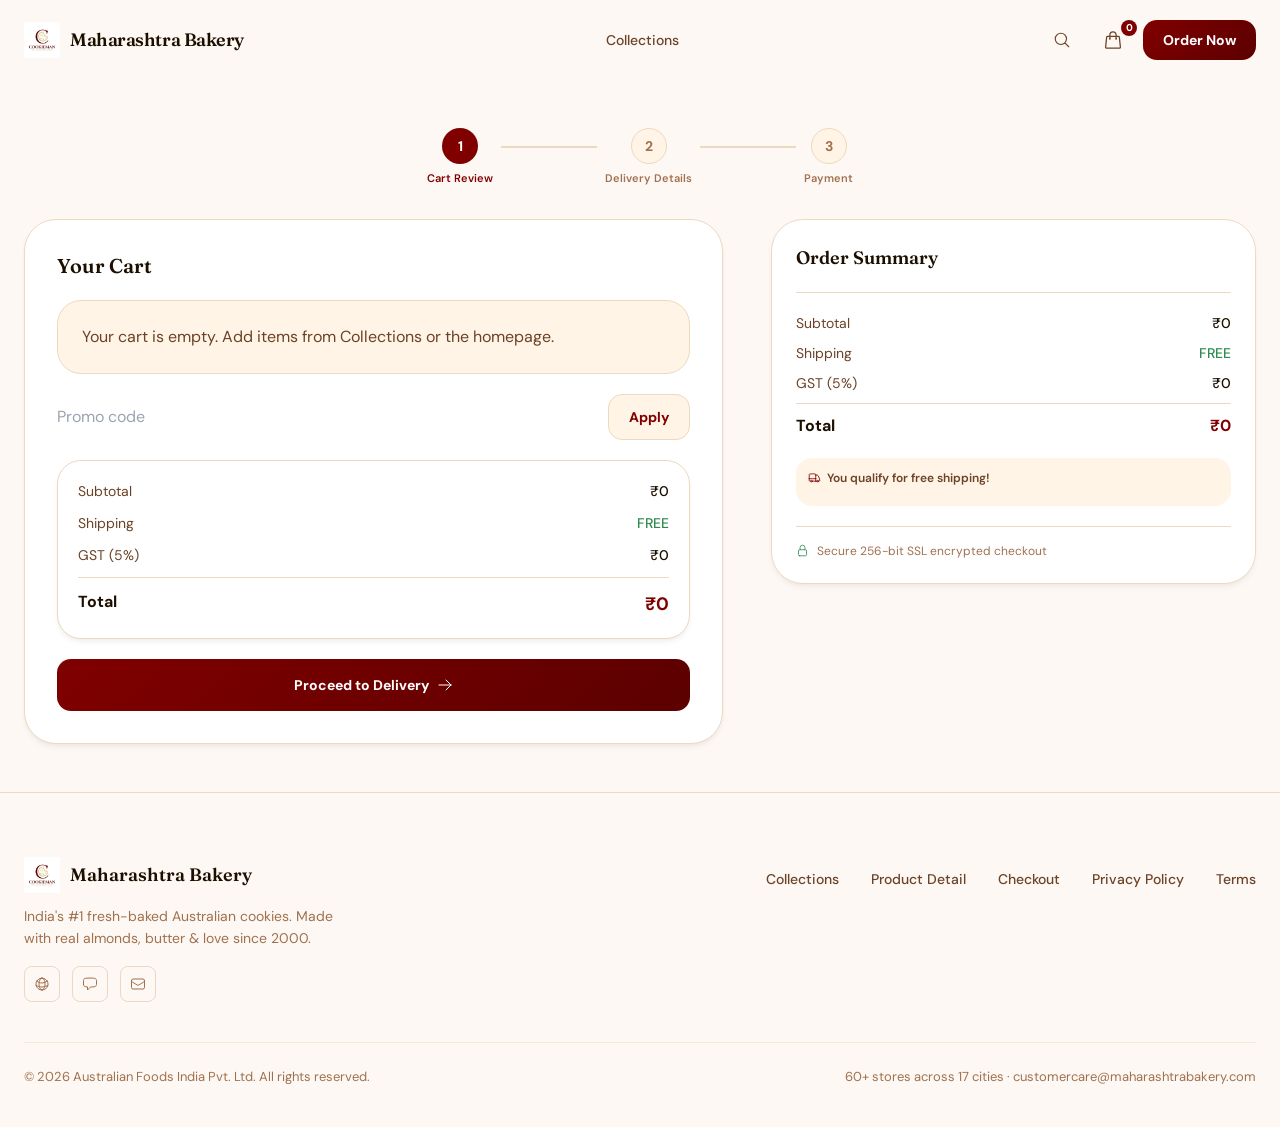
==== checkout.html @ 15bdf852 "Add files via upload" ====
<!doctype html>
<html lang="en">
  <head>
    <meta charset="utf-8" />
    <meta name="viewport" content="width=device-width, initial-scale=1" />

    <title>Checkout — Maharashtra Bakery</title>
    <meta
      name="description"
      content="Secure checkout for your Maharashtra Bakery order. Fast delivery across India."
    />
    <meta
      property="og:title"
      content="Maharashtra Bakery — Premium Artisan Cookies"
    />
    <meta
      property="og:description"
      content="Fresh-baked Australian cookies, 50+ varieties. Real ingredients, delivered to your door."
    />
    <meta property="og:image" content="assets/images/logo.png" />
    <meta property="og:image:width" content="1200" />
    <meta property="og:image:height" content="630" />
    <meta name="twitter:card" content="summary_large_image" />
    <meta
      name="twitter:title"
      content="Maharashtra Bakery — Premium Artisan Cookies"
    />
    <meta
      name="twitter:description"
      content="Fresh-baked Australian cookies, 50+ varieties. Real ingredients, delivered to your door."
    />
    <meta name="twitter:image" content="assets/images/logo.png" />
    <meta name="twitter:image:width" content="1200" />
    <meta name="twitter:image:height" content="630" />
    
    <link href="https://fonts.googleapis.com/css2?family=Fraunces:ital,opsz,wght@0,9..144,300;0,9..144,400;0,9..144,600;0,9..144,700;1,9..144,400;1,9..144,600&family=DM+Sans:ital,opsz,wght@0,9..40,300;0,9..40,400;0,9..40,500;0,9..40,600;0,9..40,700;1,9..40,400&display=swap" rel="stylesheet">
    <link rel="stylesheet" href="style.css">
    <style>
      .removing-cart-item {
        opacity: 0;
        transform: translateX(15px);
        transition: opacity .22s ease, transform .22s ease;
      }
      .remove-btn svg {
        display: inline-block;
        min-width: 14px;
        min-height: 14px;
      }
      #orderConfirmationScreen.order-confirmation-screen {
        display: flex;
        align-items: center;
        justify-content: center;
      }
      #orderConfirmationScreen.order-confirmation-screen.hidden {
        display: none;
      }
    </style>
  </head>
  <body>
    <div class="min-h-screen bg-brand-bg">
      <header
        class="fixed top-0 left-0 right-0 z-50 transition-all duration-500 py-2 bg-transparent"
      >
        <div
          class="max-w-7xl mx-auto px-4 sm:px-6 h-16 flex items-center justify-between gap-4"
        >
          <a
            class="flex items-center gap-2.5 flex-shrink-0 group"
            href="index.html"
          >
            <div
              class="flex items-center transition-transform group-hover:scale-105"
            >
              <img
                alt="Logo"
                width="36"
                height="36"
                class="flex-shrink-0 bg-gray-200"
                style="color: transparent"
                src="assets/images/logo.png"
              />
            </div>
            <span
              class="font-display font-semibold text-lg text-brand-foreground tracking-tight hidden sm:block"
              >Maharashtra Bakery</span
            >
          </a>
          <nav class="hidden lg:flex items-center gap-1">
            <a
              class="px-4 py-2 text-sm font-medium text-brand-muted hover:text-primary transition-colors rounded-lg hover:bg-brand-surface"
              href="collections.html" >Collections</a
            >
            
          </nav>
          <div class="flex items-center gap-2">
            <button
              class="hidden sm:flex items-center gap-1.5 px-3 py-2 text-sm font-medium text-brand-muted hover:text-primary transition-colors rounded-lg hover:bg-brand-surface"
              aria-label="Search"
            >
              <svg
                xmlns="http://www.w3.org/2000/svg"
                fill="none"
                viewBox="0 0 24 24"
                stroke-width="1.5"
                stroke="currentColor"
                aria-hidden="true"
                width="18"
                height="18"
                class=" "
              >
                <path
                  stroke-linecap="round"
                  stroke-linejoin="round"
                  d="m21 21-5.197-5.197m0 0A7.5 7.5 0 1 0 5.196 5.196a7.5 7.5 0 0 0 10.607 10.607Z"
                ></path>
              </svg>
            </button>
            <a
              class="relative flex items-center gap-1.5 px-3 py-2 text-sm font-medium text-brand-muted hover:text-primary transition-colors rounded-lg hover:bg-brand-surface"
              aria-label="Cart with 2 items"
              href="checkout.html"
            >
              <svg
                xmlns="http://www.w3.org/2000/svg"
                fill="none"
                viewBox="0 0 24 24"
                stroke-width="1.5"
                stroke="currentColor"
                aria-hidden="true"
                width="20"
                height="20"
                class=" "
              >
                <path
                  stroke-linecap="round"
                  stroke-linejoin="round"
                  d="M15.75 10.5V6a3.75 3.75 0 1 0-7.5 0v4.5m11.356-1.993 1.263 12c.07.665-.45 1.243-1.119 1.243H4.25a1.125 1.125 0 0 1-1.12-1.243l1.264-12A1.125 1.125 0 0 1 5.513 7.5h12.974c.576 0 1.059.435 1.119 1.007ZM8.625 10.5a.375.375 0 1 1-.75 0 .375.375 0 0 1 .75 0Zm7.5 0a.375.375 0 1 1-.75 0 .375.375 0 0 1 .75 0Z"
                ></path>
              </svg>
              <span
                class="absolute -top-0.5 -right-0.5 w-4 h-4 bg-primary text-white text-[10px] font-bold rounded-full flex items-center justify-center"
                >2</span
              >
            </a>
            <a
              class="hidden sm:flex btn-primary items-center gap-1.5 px-5 py-2.5 text-sm font-bold rounded-xl text-white"
              href="checkout.html"
              >Order Now</a
            >
            <button
              class="lg:hidden flex items-center justify-center w-10 h-10 rounded-lg hover:bg-brand-surface transition-colors"
              aria-label="Open menu"
              aria-expanded="false"
            >
              <svg
                xmlns="http://www.w3.org/2000/svg"
                fill="none"
                viewBox="0 0 24 24"
                stroke-width="1.5"
                stroke="currentColor"
                aria-hidden="true"
                width="22"
                height="22"
                class="text-brand-foreground"
              >
                <path
                  stroke-linecap="round"
                  stroke-linejoin="round"
                  d="M3.75 6.75h16.5M3.75 12h16.5m-16.5 5.25h16.5"
                ></path>
              </svg>
            </button>
          </div>
        </div>
      </header>
      <div
        class="backdrop fixed inset-0 z-40 bg-brand-dark/40 backdrop-blur-sm lg:hidden"
      ></div>
      <div
        class="mobile-menu fixed top-0 right-0 bottom-0 w-72 z-50 bg-brand-bg shadow-float lg:hidden flex flex-col"
      >
        <div
          class="flex items-center justify-between p-5 border-b border-brand-border"
        >
          <div class="flex items-center gap-2">
            <div class="flex items-center">
              <img
                alt="Logo"
                width="32"
                height="32"
                class="flex-shrink-0 bg-gray-200"
                style="color: transparent"
                src="assets/images/logo.png"
              />
            </div>
            <span
              class="font-display font-semibold text-base text-brand-foreground"
              >Maharashtra Bakery</span
            >
          </div>
          <button
            class="w-9 h-9 flex items-center justify-center rounded-lg hover:bg-brand-surface transition-colors"
            aria-label="Close menu"
          >
            <svg
              xmlns="http://www.w3.org/2000/svg"
              fill="none"
              viewBox="0 0 24 24"
              stroke-width="1.5"
              stroke="currentColor"
              aria-hidden="true"
              width="20"
              height="20"
              class="text-brand-muted"
            >
              <path
                stroke-linecap="round"
                stroke-linejoin="round"
                d="M6 18 18 6M6 6l12 12"
              ></path>
            </svg>
          </button>
        </div>
        <nav class="flex-1 p-5 space-y-1">
          <a
            class="flex items-center gap-3 px-4 py-3.5 text-base font-medium text-brand-muted hover:text-primary hover:bg-brand-surface rounded-xl transition-colors min-h-[44px]"
            href="collections.html" >Collections</a
          >
          
        </nav>
        <div class="p-5 border-t border-brand-border space-y-3">
          <a
            class="btn-primary flex items-center justify-center gap-2 w-full py-3.5 text-sm font-bold rounded-xl text-white"
            href="checkout.html"
          >
            <svg
              xmlns="http://www.w3.org/2000/svg"
              fill="none"
              viewBox="0 0 24 24"
              stroke-width="1.5"
              stroke="currentColor"
              aria-hidden="true"
              width="18"
              height="18"
              class=" "
            >
              <path
                stroke-linecap="round"
                stroke-linejoin="round"
                d="M15.75 10.5V6a3.75 3.75 0 1 0-7.5 0v4.5m11.356-1.993 1.263 12c.07.665-.45 1.243-1.119 1.243H4.25a1.125 1.125 0 0 1-1.12-1.243l1.264-12A1.125 1.125 0 0 1 5.513 7.5h12.974c.576 0 1.059.435 1.119 1.007ZM8.625 10.5a.375.375 0 1 1-.75 0 .375.375 0 0 1 .75 0Zm7.5 0a.375.375 0 1 1-.75 0 .375.375 0 0 1 .75 0Z"
              ></path></svg
            >View Cart (2)</a
          >
        </div>
      </div>
      <main class="pt-20">
        <div class="max-w-7xl mx-auto px-4 sm:px-6 py-8 sm:py-12">
          <div class="flex items-center justify-center gap-0 mb-8">
            <div class="flex flex-col items-center gap-1.5">
              <div
                class="w-9 h-9 rounded-full flex items-center justify-center text-sm font-bold transition-all bg-primary text-white animate-pulse-ring"
              >
                1
              </div>
              <span
                class="text-[11px] font-semibold transition-colors hidden sm:block text-primary"
                >Cart Review</span
              >
            </div>
            <div
              class="w-16 sm:w-24 h-0.5 mx-2 mb-5 transition-colors bg-brand-border"
            ></div>
            <div class="flex flex-col items-center gap-1.5">
              <div
                class="w-9 h-9 rounded-full flex items-center justify-center text-sm font-bold transition-all bg-brand-surface text-brand-subtle border border-brand-border"
              >
                2
              </div>
              <span
                class="text-[11px] font-semibold transition-colors hidden sm:block text-brand-subtle"
                >Delivery Details</span
              >
            </div>
            <div
              class="w-16 sm:w-24 h-0.5 mx-2 mb-5 transition-colors bg-brand-border"
            ></div>
            <div class="flex flex-col items-center gap-1.5">
              <div
                class="w-9 h-9 rounded-full flex items-center justify-center text-sm font-bold transition-all bg-brand-surface text-brand-subtle border border-brand-border"
              >
                3
              </div>
              <span
                class="text-[11px] font-semibold transition-colors hidden sm:block text-brand-subtle"
                >Payment</span
              >
            </div>
          </div>
          <div class="grid lg:grid-cols-12 gap-8 lg:gap-12 items-start">
            <div class="lg:col-span-7">
              <div
                class="bg-white rounded-4xl border border-brand-border shadow-card p-6 sm:p-8"
              >
                <div class="space-y-5">
                  <h2
                    class="font-display text-xl font-semibold text-brand-foreground"
                  >
                    Your Cart
                  </h2>
                  <div class="space-y-4" data-cart-items>
                    <div
                      class="flex gap-4 bg-white rounded-3xl p-4 border border-brand-border shadow-card"
                    >
                      <div
                        class="w-20 h-20 rounded-2xl overflow-hidden flex-shrink-0 bg-brand-surface border border-brand-border-light"
                      >
                        <img
                          alt="Almond Fingers cookies pack 250g"
                          loading="lazy"
                          width="80"
                          height="80"
                          class="w-full h-full object-cover bg-gray-200"
                          style="color: transparent"
                          src="https://img.rocket.new/generatedImages/rocket_gen_img_1a6d489c5-1776011036028.png"
                        />
                      </div>
                      <div class="flex-1 min-w-0">
                        <p
                          class="text-sm font-semibold text-brand-foreground leading-snug"
                        >
                          Almond Fingers
                        </p>
                        <p class="text-xs text-brand-subtle mt-0.5">250g</p>
                        <div class="flex items-center justify-between mt-3">
                          <div
                            class="flex items-center gap-0 border border-brand-border rounded-xl overflow-hidden"
                          >
                            <button
                              class="qty-btn w-9 h-9 flex items-center justify-center text-brand-muted"
                              aria-label="Decrease"
                            >
                              <svg
                                xmlns="http://www.w3.org/2000/svg"
                                fill="none"
                                viewBox="0 0 24 24"
                                stroke-width="1.5"
                                stroke="currentColor"
                                aria-hidden="true"
                                width="14"
                                height="14"
                                class=" "
                              >
                                <path
                                  stroke-linecap="round"
                                  stroke-linejoin="round"
                                  d="M5 12h14"
                                ></path>
                              </svg>
                            </button>
                            <span
                              class="w-9 h-9 flex items-center justify-center text-sm font-bold text-brand-foreground border-x border-brand-border"
                              >2</span
                            >
                            <button
                              class="qty-btn w-9 h-9 flex items-center justify-center text-brand-muted"
                              aria-label="Increase"
                            >
                              <svg
                                xmlns="http://www.w3.org/2000/svg"
                                fill="none"
                                viewBox="0 0 24 24"
                                stroke-width="1.5"
                                stroke="currentColor"
                                aria-hidden="true"
                                width="14"
                                height="14"
                                class=" "
                              >
                                <path
                                  stroke-linecap="round"
                                  stroke-linejoin="round"
                                  d="M12 4.5v15m7.5-7.5h-15"
                                ></path>
                              </svg>
                            </button>
                          </div>
                          <p class="text-base font-bold text-brand-foreground">
                            ₹790
                          </p>
                        </div>
                      </div>
                    </div>
                    <div
                      class="flex gap-4 bg-white rounded-3xl p-4 border border-brand-border shadow-card"
                    >
                      <div
                        class="w-20 h-20 rounded-2xl overflow-hidden flex-shrink-0 bg-brand-surface border border-brand-border-light"
                      >
                        <img
                          alt="Festive Cookie Gift Tin 500g"
                          loading="lazy"
                          width="80"
                          height="80"
                          class="w-full h-full object-cover bg-gray-200"
                          style="color: transparent"
                          src="https://images.unsplash.com/photo-1610897799366-318af40adad8"
                        />
                      </div>
                      <div class="flex-1 min-w-0">
                        <p
                          class="text-sm font-semibold text-brand-foreground leading-snug"
                        >
                          Festive Cookie Tin
                        </p>
                        <p class="text-xs text-brand-subtle mt-0.5">500g</p>
                        <div class="flex items-center justify-between mt-3">
                          <div
                            class="flex items-center gap-0 border border-brand-border rounded-xl overflow-hidden"
                          >
                            <button
                              class="qty-btn w-9 h-9 flex items-center justify-center text-brand-muted"
                              aria-label="Decrease"
                            >
                              <svg
                                xmlns="http://www.w3.org/2000/svg"
                                fill="none"
                                viewBox="0 0 24 24"
                                stroke-width="1.5"
                                stroke="currentColor"
                                aria-hidden="true"
                                width="14"
                                height="14"
                                class=" "
                              >
                                <path
                                  stroke-linecap="round"
                                  stroke-linejoin="round"
                                  d="M5 12h14"
                                ></path>
                              </svg>
                            </button>
                            <span
                              class="w-9 h-9 flex items-center justify-center text-sm font-bold text-brand-foreground border-x border-brand-border"
                              >1</span
                            >
                            <button
                              class="qty-btn w-9 h-9 flex items-center justify-center text-brand-muted"
                              aria-label="Increase"
                            >
                              <svg
                                xmlns="http://www.w3.org/2000/svg"
                                fill="none"
                                viewBox="0 0 24 24"
                                stroke-width="1.5"
                                stroke="currentColor"
                                aria-hidden="true"
                                width="14"
                                height="14"
                                class=" "
                              >
                                <path
                                  stroke-linecap="round"
                                  stroke-linejoin="round"
                                  d="M12 4.5v15m7.5-7.5h-15"
                                ></path>
                              </svg>
                            </button>
                          </div>
                          <p class="text-base font-bold text-brand-foreground">
                            ₹799
                          </p>
                        </div>
                      </div>
                    </div>
                  </div>
                  <div class="flex gap-2">
                    <input
                      type="text"
                      placeholder="Promo code"
                      class="form-input flex-1"
                      aria-label="Promo code"
                    />
                    <button
                      class="btn-secondary px-5 py-3 text-sm font-bold rounded-xl flex-shrink-0 min-h-[44px]"
                    >
                      Apply
                    </button>
                  </div>
                  <div
                    class="bg-white rounded-3xl p-5 border border-brand-border shadow-card space-y-3"
                  >
                    <div class="flex justify-between text-sm text-brand-muted">
                      <span>Subtotal</span>
                      <span class="font-medium text-brand-foreground"
                        >₹1,589</span
                      >
                    </div>
                    <div class="flex justify-between text-sm text-brand-muted">
                      <span>Shipping</span>
                      <span class="font-medium text-success">FREE</span>
                    </div>
                    <div class="flex justify-between text-sm text-brand-muted">
                      <span>GST (5%)</span>
                      <span class="font-medium text-brand-foreground">₹79</span>
                    </div>
                    <div class="h-px bg-brand-border"></div>
                    <div
                      class="flex justify-between text-base font-bold text-brand-foreground"
                    >
                      <span>Total</span>
                      <span class="text-primary text-lg">₹1,668</span>
                    </div>
                  </div>
                  <button
                    id="proceedToDeliveryButton"
                    type="button"
                    class="btn-primary w-full flex items-center justify-center gap-2 py-4 text-sm font-bold rounded-2xl text-white"
                  >
                    Proceed to Delivery<svg
                      xmlns="http://www.w3.org/2000/svg"
                      fill="none"
                      viewBox="0 0 24 24"
                      stroke-width="1.5"
                      stroke="currentColor"
                      aria-hidden="true"
                      width="16"
                      height="16"
                      class=" "
                    >
                      <path
                        stroke-linecap="round"
                        stroke-linejoin="round"
                        d="M13.5 4.5 21 12m0 0-7.5 7.5M21 12H3"
                      ></path>
                    </svg>
                  </button>
                </div>
              </div>
            </div>
            <div class="lg:col-span-5">
              <div
                class="bg-white rounded-4xl border border-brand-border shadow-card p-6 space-y-5 sticky top-24"
              >
                <h3
                  class="font-display text-lg font-semibold text-brand-foreground"
                >
                  Order Summary
                </h3>
                <div class="space-y-4" data-order-summary-items>
                  <div class="flex gap-3 items-center">
                    <div
                      class="relative w-14 h-14 rounded-2xl overflow-hidden flex-shrink-0 bg-brand-surface border border-brand-border-light"
                    >
                      <img
                        alt="Almond Fingers cookies pack 250g"
                        loading="lazy"
                        width="56"
                        height="56"
                        class="w-full h-full object-cover bg-gray-200"
                        style="color: transparent"
                        src="https://img.rocket.new/generatedImages/rocket_gen_img_1a6d489c5-1776011036028.png"
                      />
                      <span
                        class="absolute -top-1.5 -right-1.5 w-5 h-5 bg-primary text-white text-[10px] font-bold rounded-full flex items-center justify-center"
                        >2</span
                      >
                    </div>
                    <div class="flex-1 min-w-0">
                      <p
                        class="text-sm font-medium text-brand-foreground truncate"
                      >
                        Almond Fingers
                      </p>
                      <p class="text-xs text-brand-subtle">250g</p>
                    </div>
                    <p
                      class="text-sm font-bold text-brand-foreground flex-shrink-0"
                    >
                      ₹790
                    </p>
                  </div>
                  <div class="flex gap-3 items-center">
                    <div
                      class="relative w-14 h-14 rounded-2xl overflow-hidden flex-shrink-0 bg-brand-surface border border-brand-border-light"
                    >
                      <img
                        alt="Festive Cookie Gift Tin 500g"
                        loading="lazy"
                        width="56"
                        height="56"
                        class="w-full h-full object-cover bg-gray-200"
                        style="color: transparent"
                        src="https://images.unsplash.com/photo-1610897799366-318af40adad8"
                      />
                      <span
                        class="absolute -top-1.5 -right-1.5 w-5 h-5 bg-primary text-white text-[10px] font-bold rounded-full flex items-center justify-center"
                        >1</span
                      >
                    </div>
                    <div class="flex-1 min-w-0">
                      <p
                        class="text-sm font-medium text-brand-foreground truncate"
                      >
                        Festive Cookie Tin
                      </p>
                      <p class="text-xs text-brand-subtle">500g</p>
                    </div>
                    <p
                      class="text-sm font-bold text-brand-foreground flex-shrink-0"
                    >
                      ₹799
                    </p>
                  </div>
                </div>
                <div class="h-px bg-brand-border"></div>
                <div class="space-y-2.5">
                  <div class="flex justify-between text-sm text-brand-muted">
                    <span>Subtotal</span>
                    <span class="font-medium text-brand-foreground"
                      >₹1,589</span
                    >
                  </div>
                  <div class="flex justify-between text-sm text-brand-muted">
                    <span>Shipping</span>
                    <span class="font-medium text-success">FREE</span>
                  </div>
                  <div class="flex justify-between text-sm text-brand-muted">
                    <span>GST (5%)</span>
                    <span class="font-medium text-brand-foreground">₹79</span>
                  </div>
                  <div class="h-px bg-brand-border"></div>
                  <div
                    class="flex justify-between text-base font-bold text-brand-foreground"
                  >
                    <span>Total</span>
                    <span class="text-primary">₹1,668</span>
                  </div>
                </div>
                <div class="bg-brand-surface rounded-2xl p-3 space-y-2">
                  <p
                    class="text-xs font-semibold text-brand-muted flex items-center gap-1.5"
                  >
                    <svg
                      xmlns="http://www.w3.org/2000/svg"
                      fill="none"
                      viewBox="0 0 24 24"
                      stroke-width="1.5"
                      stroke="currentColor"
                      aria-hidden="true"
                      width="13"
                      height="13"
                      class="text-primary"
                    >
                      <path
                        stroke-linecap="round"
                        stroke-linejoin="round"
                        d="M8.25 18.75a1.5 1.5 0 0 1-3 0m3 0a1.5 1.5 0 0 0-3 0m3 0h6m-9 0H3.375a1.125 1.125 0 0 1-1.125-1.125V14.25m17.25 4.5a1.5 1.5 0 0 1-3 0m3 0a1.5 1.5 0 0 0-3 0m3 0h1.125c.621 0 1.129-.504 1.09-1.124a17.902 17.902 0 0 0-3.213-9.193 2.056 2.056 0 0 0-1.58-.86H14.25M16.5 18.75h-2.25m0-11.177v-.958c0-.568-.422-1.048-.987-1.106a48.554 48.554 0 0 0-10.026 0 1.106 1.106 0 0 0-.987 1.106v7.635m12-6.677v6.677m0 4.5v-4.5m0 0h-12"
                      ></path></svg
                    >You qualify for free shipping!
                  </p>
                  <div class="progress-bar">
                    <div class="progress-fill" style="width: 100%"></div>
                  </div>
                </div>
                <div
                  class="flex items-center gap-2 text-xs text-brand-subtle border-t border-brand-border pt-4"
                >
                  <svg
                    xmlns="http://www.w3.org/2000/svg"
                    fill="none"
                    viewBox="0 0 24 24"
                    stroke-width="1.5"
                    stroke="currentColor"
                    aria-hidden="true"
                    width="13"
                    height="13"
                    class="text-success flex-shrink-0"
                  >
                    <path
                      stroke-linecap="round"
                      stroke-linejoin="round"
                      d="M16.5 10.5V6.75a4.5 4.5 0 1 0-9 0v3.75m-.75 11.25h10.5a2.25 2.25 0 0 0 2.25-2.25v-6.75a2.25 2.25 0 0 0-2.25-2.25H6.75a2.25 2.25 0 0 0-2.25 2.25v6.75a2.25 2.25 0 0 0 2.25 2.25Z"
                    ></path></svg
                  >Secure 256-bit SSL encrypted checkout
                </div>
              </div>
            </div>
          </div>
        </div>
      </main>
      <section id="orderConfirmationScreen" class="hidden order-confirmation-screen" style="min-height:calc(100vh - 6rem); padding:2rem 1rem;">
        <div class="bg-white rounded-4xl border border-brand-border shadow-card p-8 text-center max-w-3xl w-full mx-auto" style="margin:0 auto;">
          <div class="mx-auto mb-6 w-16 h-16 rounded-full bg-success/10 text-success flex items-center justify-center text-3xl font-bold">
            ✓
          </div>
          <h2 class="font-display text-3xl font-semibold text-brand-foreground">
            Order Confirmed
          </h2>
          <p class="mt-4 text-brand-muted">
            Thank you for placing your order. Your payment will be processed securely.
          </p>
          <p class="mt-4 text-lg text-brand-foreground">
            Your order ID is <span id="orderIdText" class="font-semibold">CM000000</span>
          </p>
          <button id="continueShoppingBtn" class="mt-8 btn-primary px-8 py-3 rounded-xl text-white w-full sm:w-auto">
            Continue Shopping
          </button>
        </div>
      </section>
      <footer class="border-t border-brand-border bg-brand-bg pt-16 pb-10">
        <div class="max-w-7xl mx-auto px-4 sm:px-6">
          <div
            class="flex flex-col sm:flex-row sm:items-start sm:justify-between gap-8 mb-10"
          >
            <div class="flex flex-col gap-3 max-w-xs">
              <a
                class="flex items-center gap-2.5 group w-fit"
                href="index.html"
              >
                <div
                  class="flex items-center transition-transform group-hover:scale-105"
                >
                  <img
                    alt="Logo"
                    width="36"
                    height="36"
                    class="flex-shrink-0 bg-gray-200"
                    style="color: transparent"
                    src="assets/images/logo.png"
                  />
                </div>
                <span
                  class="font-display font-semibold text-lg text-brand-foreground"
                  >Maharashtra Bakery</span
                >
              </a>
              <p class="text-sm text-brand-subtle leading-relaxed">
                India&#x27;s #1 fresh-baked Australian cookies. Made with real
                almonds, butter &amp; love since 2000.
              </p>
              <div class="flex items-center gap-3 mt-1">
                <a
                  href="checkout#"
                  aria-label="Instagram"
                  class="w-9 h-9 flex items-center justify-center rounded-lg border border-brand-border text-brand-subtle hover:text-primary hover:border-primary transition-colors"
                >
                  <svg
                    xmlns="http://www.w3.org/2000/svg"
                    fill="none"
                    viewBox="0 0 24 24"
                    stroke-width="1.5"
                    stroke="currentColor"
                    aria-hidden="true"
                    width="16"
                    height="16"
                    class=" "
                  >
                    <path
                      stroke-linecap="round"
                      stroke-linejoin="round"
                      d="M12 21a9.004 9.004 0 0 0 8.716-6.747M12 21a9.004 9.004 0 0 1-8.716-6.747M12 21c2.485 0 4.5-4.03 4.5-9S14.485 3 12 3m0 18c-2.485 0-4.5-4.03-4.5-9S9.515 3 12 3m0 0a8.997 8.997 0 0 1 7.843 4.582M12 3a8.997 8.997 0 0 0-7.843 4.582m15.686 0A11.953 11.953 0 0 1 12 10.5c-2.998 0-5.74-1.1-7.843-2.918m15.686 0A8.959 8.959 0 0 1 21 12c0 .778-.099 1.533-.284 2.253m0 0A17.919 17.919 0 0 1 12 16.5c-3.162 0-6.133-.815-8.716-2.247m0 0A9.015 9.015 0 0 1 3 12c0-1.605.42-3.113 1.157-4.418"
                    ></path>
                  </svg>
                </a>
                <a
                  href="checkout#"
                  aria-label="Twitter"
                  class="w-9 h-9 flex items-center justify-center rounded-lg border border-brand-border text-brand-subtle hover:text-primary hover:border-primary transition-colors"
                >
                  <svg
                    xmlns="http://www.w3.org/2000/svg"
                    fill="none"
                    viewBox="0 0 24 24"
                    stroke-width="1.5"
                    stroke="currentColor"
                    aria-hidden="true"
                    width="16"
                    height="16"
                    class=" "
                  >
                    <path
                      stroke-linecap="round"
                      stroke-linejoin="round"
                      d="M2.25 12.76c0 1.6 1.123 2.994 2.707 3.227 1.087.16 2.185.283 3.293.369V21l4.076-4.076a1.526 1.526 0 0 1 1.037-.443 48.282 48.282 0 0 0 5.68-.494c1.584-.233 2.707-1.626 2.707-3.228V6.741c0-1.602-1.123-2.995-2.707-3.228A48.394 48.394 0 0 0 12 3c-2.392 0-4.744.175-7.043.513C3.373 3.746 2.25 5.14 2.25 6.741v6.018Z"
                    ></path>
                  </svg>
                </a>
                <a
                  href="mailto:customercare@maharashtrabakery.com"
                  aria-label="Email"
                  class="w-9 h-9 flex items-center justify-center rounded-lg border border-brand-border text-brand-subtle hover:text-primary hover:border-primary transition-colors"
                >
                  <svg
                    xmlns="http://www.w3.org/2000/svg"
                    fill="none"
                    viewBox="0 0 24 24"
                    stroke-width="1.5"
                    stroke="currentColor"
                    aria-hidden="true"
                    width="16"
                    height="16"
                    class=" "
                  >
                    <path
                      stroke-linecap="round"
                      stroke-linejoin="round"
                      d="M21.75 6.75v10.5a2.25 2.25 0 0 1-2.25 2.25h-15a2.25 2.25 0 0 1-2.25-2.25V6.75m19.5 0A2.25 2.25 0 0 0 19.5 4.5h-15a2.25 2.25 0 0 0-2.25 2.25m19.5 0v.243a2.25 2.25 0 0 1-1.07 1.916l-7.5 4.615a2.25 2.25 0 0 1-2.36 0L3.32 8.91a2.25 2.25 0 0 1-1.07-1.916V6.75"
                    ></path>
                  </svg>
                </a>
              </div>
            </div>
            <nav class="flex flex-wrap gap-x-8 gap-y-3 sm:justify-end">
              <a
                class="text-sm font-medium text-brand-muted hover:text-primary transition-colors min-h-[44px] flex items-center"
                href="collections.html" >Collections</a
              >
              <a
                class="text-sm font-medium text-brand-muted hover:text-primary transition-colors min-h-[44px] flex items-center"
                href="product-detail.html"
                >Product Detail</a
              >
              <a
                class="text-sm font-medium text-brand-muted hover:text-primary transition-colors min-h-[44px] flex items-center"
                href="checkout.html"
                >Checkout</a
              >
              <a
                class="text-sm font-medium text-brand-muted hover:text-primary transition-colors min-h-[44px] flex items-center"
                href="index.html"
                >Privacy Policy</a
              >
              <a
                class="text-sm font-medium text-brand-muted hover:text-primary transition-colors min-h-[44px] flex items-center"
                href="index.html"
                >Terms</a
              >
            </nav>
          </div>
          <div
            class="pt-6 border-t border-brand-border-light flex flex-col sm:flex-row sm:items-center sm:justify-between gap-3"
          >
            <p class="text-[13px] text-brand-subtle">
              © 2026 Australian Foods India Pvt. Ltd. All rights reserved.
            </p>
            <p class="text-[13px] text-brand-subtle">
              60+ stores across 17 cities · customercare@maharashtrabakery.com
            </p>
          </div>
        </div>
      </footer>
    </div>
    <script src="app.js" defer></script>
  </body>
</html>
---- style.css ----
/*! tailwindcss v3.4.1 | MIT License | https://tailwindcss.com*/*,:after,:before{box-sizing:border-box;border:0 solid #e5e7eb}:after,:before{--tw-content:""}:host,html{line-height:1.5;-webkit-text-size-adjust:100%;-moz-tab-size:4;-o-tab-size:4;tab-size:4;font-family:DM Sans,sans-serif;font-feature-settings:normal;font-variation-settings:normal;-webkit-tap-highlight-color:transparent}body{margin:0;line-height:inherit}hr{height:0;color:inherit;border-top-width:1px}abbr:where([title]){-webkit-text-decoration:underline dotted;text-decoration:underline dotted}h1,h2,h3,h4,h5,h6{font-size:inherit;font-weight:inherit}a{color:inherit;text-decoration:inherit}b,strong{font-weight:bolder}code,kbd,pre,samp{font-family:ui-monospace,SFMono-Regular,Menlo,Monaco,Consolas,Liberation Mono,Courier New,monospace;font-feature-settings:normal;font-variation-settings:normal;font-size:1em}small{font-size:80%}sub,sup{font-size:75%;line-height:0;position:relative;vertical-align:initial}sub{bottom:-.25em}sup{top:-.5em}table{text-indent:0;border-color:inherit;border-collapse:collapse}button,input,optgroup,select,textarea{font-family:inherit;font-feature-settings:inherit;font-variation-settings:inherit;font-size:100%;font-weight:inherit;line-height:inherit;color:inherit;margin:0;padding:0}button,select{text-transform:none}[type=button],[type=reset],[type=submit],button{-webkit-appearance:button;background-color:initial;background-image:none}:-moz-focusring{outline:auto}:-moz-ui-invalid{box-shadow:none}progress{vertical-align:initial}::-webkit-inner-spin-button,::-webkit-outer-spin-button{height:auto}[type=search]{-webkit-appearance:textfield;outline-offset:-2px}::-webkit-search-decoration{-webkit-appearance:none}::-webkit-file-upload-button{-webkit-appearance:button;font:inherit}summary{display:list-item}blockquote,dd,dl,figure,h1,h2,h3,h4,h5,h6,hr,p,pre{margin:0}fieldset{margin:0}fieldset,legend{padding:0}menu,ol,ul{list-style:none;margin:0;padding:0}dialog{padding:0}textarea{resize:vertical}input::-moz-placeholder,textarea::-moz-placeholder{opacity:1;color:#9ca3af}input::placeholder,textarea::placeholder{opacity:1;color:#9ca3af}[role=button],button{cursor:pointer}:disabled{cursor:default}audio,canvas,embed,iframe,img,object,svg,video{display:block;vertical-align:middle}img,video{max-width:100%;height:auto}[hidden]{display:none}*,::backdrop,:after,:before{--tw-border-spacing-x:0;--tw-border-spacing-y:0;--tw-translate-x:0;--tw-translate-y:0;--tw-rotate:0;--tw-skew-x:0;--tw-skew-y:0;--tw-scale-x:1;--tw-scale-y:1;--tw-pan-x: ;--tw-pan-y: ;--tw-pinch-zoom: ;--tw-scroll-snap-strictness:proximity;--tw-gradient-from-position: ;--tw-gradient-via-position: ;--tw-gradient-to-position: ;--tw-ordinal: ;--tw-slashed-zero: ;--tw-numeric-figure: ;--tw-numeric-spacing: ;--tw-numeric-fraction: ;--tw-ring-inset: ;--tw-ring-offset-width:0px;--tw-ring-offset-color:#fff;--tw-ring-color:#3b82f680;--tw-ring-offset-shadow:0 0 #0000;--tw-ring-shadow:0 0 #0000;--tw-shadow:0 0 #0000;--tw-shadow-colored:0 0 #0000;--tw-blur: ;--tw-brightness: ;--tw-contrast: ;--tw-grayscale: ;--tw-hue-rotate: ;--tw-invert: ;--tw-saturate: ;--tw-sepia: ;--tw-drop-shadow: ;--tw-backdrop-blur: ;--tw-backdrop-brightness: ;--tw-backdrop-contrast: ;--tw-backdrop-grayscale: ;--tw-backdrop-hue-rotate: ;--tw-backdrop-invert: ;--tw-backdrop-opacity: ;--tw-backdrop-saturate: ;--tw-backdrop-sepia: }.pointer-events-none{pointer-events:none}.visible{visibility:visible}.static{position:static}.fixed{position:fixed}.absolute{position:absolute}.relative{position:relative}.sticky{position:sticky}.inset-0{inset:0}.inset-x-0{left:0;right:0}.-right-0{right:0}.-right-0\.5{right:-.125rem}.-right-1{right:-.25rem}.-right-1\.5{right:-.375rem}.-right-2{right:-.5rem}.-top-0{top:0}.-top-0\.5{top:-.125rem}.-top-1{top:-.25rem}.-top-1\.5{top:-.375rem}.-top-2{top:-.5rem}.bottom-0{bottom:0}.bottom-4{bottom:1rem}.bottom-6{bottom:1.5rem}.left-0{left:0}.left-1\/2{left:50%}.left-3{left:.75rem}.left-4{left:1rem}.left-5{left:1.25rem}.left-\[22\%\]{left:22%}.right-0{right:0}.right-3{right:.75rem}.right-4{right:1rem}.right-5{right:1.25rem}.top-0{top:0}.top-1\/2{top:50%}.top-16{top:4rem}.top-24{top:6rem}.top-3{top:.75rem}.top-4{top:1rem}.top-5{top:1.25rem}.top-\[18\%\]{top:18%}.-z-10{z-index:-10}.z-10{z-index:10}.z-20{z-index:20}.z-30{z-index:30}.z-40{z-index:40}.z-50{z-index:50}.mx-2{margin-left:.5rem;margin-right:.5rem}.mx-auto{margin-left:auto;margin-right:auto}.my-2{margin-top:.5rem;margin-bottom:.5rem}.-mt-3{margin-top:-.75rem}.mb-1{margin-bottom:.25rem}.mb-1\.5{margin-bottom:.375rem}.mb-10{margin-bottom:2.5rem}.mb-12{margin-bottom:3rem}.mb-16{margin-bottom:4rem}.mb-2{margin-bottom:.5rem}.mb-3{margin-bottom:.75rem}.mb-4{margin-bottom:1rem}.mb-5{margin-bottom:1.25rem}.mb-6{margin-bottom:1.5rem}.mb-8{margin-bottom:2rem}.ml-1{margin-left:.25rem}.ml-1\.5{margin-left:.375rem}.ml-auto{margin-left:auto}.mr-1{margin-right:.25rem}.mt-0{margin-top:0}.mt-0\.5{margin-top:.125rem}.mt-1{margin-top:.25rem}.mt-2{margin-top:.5rem}.mt-3{margin-top:.75rem}.mt-4{margin-top:1rem}.mt-6{margin-top:1.5rem}.mt-8{margin-top:2rem}.block{display:block}.inline{display:inline}.flex{display:flex}.inline-flex{display:inline-flex}.grid{display:grid}.hidden{display:none}.aspect-\[16\/7\]{aspect-ratio:16/7}.aspect-\[3\/4\]{aspect-ratio:3/4}.aspect-\[4\/3\]{aspect-ratio:4/3}.aspect-\[4\/5\]{aspect-ratio:4/5}.aspect-square{aspect-ratio:1/1}.h-0{height:0}.h-0\.5{height:.125rem}.h-1{height:.25rem}.h-1\.5{height:.375rem}.h-10{height:2.5rem}.h-11{height:2.75rem}.h-14{height:3.5rem}.h-16{height:4rem}.h-20{height:5rem}.h-24{height:6rem}.h-4{height:1rem}.h-5{height:1.25rem}.h-8{height:2rem}.h-9{height:2.25rem}.h-\[400px\]{height:400px}.h-\[480px\]{height:480px}.h-\[60\%\]{height:60%}.h-\[600px\]{height:600px}.h-\[85\%\]{height:85%}.h-full{height:100%}.h-px{height:1px}.min-h-\[44px\]{min-height:44px}.min-h-screen{min-height:100vh}.w-1{width:.25rem}.w-1\.5{width:.375rem}.w-10{width:2.5rem}.w-11{width:2.75rem}.w-12{width:3rem}.w-14{width:3.5rem}.w-16{width:4rem}.w-20{width:5rem}.w-3{width:.75rem}.w-4{width:1rem}.w-5{width:1.25rem}.w-6{width:1.5rem}.w-72{width:18rem}.w-8{width:2rem}.w-9{width:2.25rem}.w-\[400px\]{width:400px}.w-\[42\%\]{width:42%}.w-\[52\%\]{width:52%}.w-\[55\%\]{width:55%}.w-\[600px\]{width:600px}.w-\[62\%\]{width:62%}.w-\[65\%\]{width:65%}.w-fit{width:-moz-fit-content;width:fit-content}.w-full{width:100%}.w-px{width:1px}.min-w-0{min-width:0}.max-w-2xl{max-width:42rem}.max-w-7xl{max-width:80rem}.max-w-lg{max-width:32rem}.max-w-xl{max-width:36rem}.max-w-xs{max-width:20rem}.flex-1{flex:1 1 0%}.flex-shrink-0{flex-shrink:0}.-translate-x-1\/2{--tw-translate-x:-50%}.-translate-x-1\/2,.-translate-y-1\/2{transform:translate(var(--tw-translate-x),var(--tw-translate-y)) rotate(var(--tw-rotate)) skewX(var(--tw-skew-x)) skewY(var(--tw-skew-y)) scaleX(var(--tw-scale-x)) scaleY(var(--tw-scale-y))}.-translate-y-1\/2{--tw-translate-y:-50%}.cursor-pointer{cursor:pointer}.cursor-zoom-in{cursor:zoom-in}.grid-cols-1{grid-template-columns:repeat(1,minmax(0,1fr))}.grid-cols-2{grid-template-columns:repeat(2,minmax(0,1fr))}.flex-col{flex-direction:column}.flex-wrap{flex-wrap:wrap}.items-start{align-items:flex-start}.items-end{align-items:flex-end}.items-center{align-items:center}.items-baseline{align-items:baseline}.justify-center{justify-content:center}.justify-between{justify-content:space-between}.gap-0{gap:0}.gap-0\.5{gap:.125rem}.gap-1{gap:.25rem}.gap-1\.5{gap:.375rem}.gap-10{gap:2.5rem}.gap-12{gap:3rem}.gap-2{gap:.5rem}.gap-2\.5{gap:.625rem}.gap-3{gap:.75rem}.gap-4{gap:1rem}.gap-5{gap:1.25rem}.gap-6{gap:1.5rem}.gap-8{gap:2rem}.gap-px{gap:1px}.gap-x-8{-moz-column-gap:2rem;column-gap:2rem}.gap-y-3{row-gap:.75rem}.space-y-1>:not([hidden])~:not([hidden]){--tw-space-y-reverse:0;margin-top:calc(.25rem*(1 - var(--tw-space-y-reverse)));margin-bottom:calc(.25rem*var(--tw-space-y-reverse))}.space-y-2>:not([hidden])~:not([hidden]){--tw-space-y-reverse:0;margin-top:calc(.5rem*(1 - var(--tw-space-y-reverse)));margin-bottom:calc(.5rem*var(--tw-space-y-reverse))}.space-y-2\.5>:not([hidden])~:not([hidden]){--tw-space-y-reverse:0;margin-top:calc(.625rem*(1 - var(--tw-space-y-reverse)));margin-bottom:calc(.625rem*var(--tw-space-y-reverse))}.space-y-3>:not([hidden])~:not([hidden]){--tw-space-y-reverse:0;margin-top:calc(.75rem*(1 - var(--tw-space-y-reverse)));margin-bottom:calc(.75rem*var(--tw-space-y-reverse))}.space-y-4>:not([hidden])~:not([hidden]){--tw-space-y-reverse:0;margin-top:calc(1rem*(1 - var(--tw-space-y-reverse)));margin-bottom:calc(1rem*var(--tw-space-y-reverse))}.space-y-5>:not([hidden])~:not([hidden]){--tw-space-y-reverse:0;margin-top:calc(1.25rem*(1 - var(--tw-space-y-reverse)));margin-bottom:calc(1.25rem*var(--tw-space-y-reverse))}.space-y-6>:not([hidden])~:not([hidden]){--tw-space-y-reverse:0;margin-top:calc(1.5rem*(1 - var(--tw-space-y-reverse)));margin-bottom:calc(1.5rem*var(--tw-space-y-reverse))}.space-y-8>:not([hidden])~:not([hidden]){--tw-space-y-reverse:0;margin-top:calc(2rem*(1 - var(--tw-space-y-reverse)));margin-bottom:calc(2rem*var(--tw-space-y-reverse))}.overflow-hidden{overflow:hidden}.overflow-x-auto{overflow-x:auto}.truncate{overflow:hidden;text-overflow:ellipsis;white-space:nowrap}.rounded-2xl{border-radius:1rem}.rounded-3xl{border-radius:1.5rem}.rounded-4xl{border-radius:2rem}.rounded-full{border-radius:9999px}.rounded-lg{border-radius:.5rem}.rounded-xl{border-radius:.75rem}.rounded-l-2xl{border-top-left-radius:1rem;border-bottom-left-radius:1rem}.rounded-r-2xl{border-top-right-radius:1rem;border-bottom-right-radius:1rem}.border{border-width:1px}.border-2{border-width:2px}.border-x{border-left-width:1px;border-right-width:1px}.border-b{border-bottom-width:1px}.border-t{border-top-width:1px}.border-brand-border{border-color:var(--border)}.border-brand-border-light{border-color:var(--border-light)}.border-primary{border-color:var(--primary)}.bg-accent{background-color:var(--accent)}.bg-brand-bg{background-color:var(--bg)}.bg-brand-border{background-color:var(--border)}.bg-brand-foreground{background-color:var(--foreground)}.bg-brand-surface{background-color:var(--surface)}.bg-gray-200{--tw-bg-opacity:1;background-color:rgb(229 231 235/var(--tw-bg-opacity))}.bg-primary{background-color:var(--primary)}.bg-success{background-color:var(--success)}.bg-transparent{background-color:initial}.bg-white{--tw-bg-opacity:1;background-color:rgb(255 255 255/var(--tw-bg-opacity))}.bg-white\/20{background-color:#fff3}.bg-white\/50{background-color:#ffffff80}.bg-white\/80{background-color:#fffc}.bg-gradient-to-t{background-image:linear-gradient(to top,var(--tw-gradient-stops))}.via-transparent{--tw-gradient-to:#0000 var(--tw-gradient-to-position);--tw-gradient-stops:var(--tw-gradient-from),#0000 var(--tw-gradient-via-position),var(--tw-gradient-to)}.to-transparent{--tw-gradient-to:#0000 var(--tw-gradient-to-position)}.object-cover{-o-object-fit:cover;object-fit:cover}.p-2{padding:.5rem}.p-3{padding:.75rem}.p-4{padding:1rem}.p-5{padding:1.25rem}.p-6{padding:1.5rem}.p-7{padding:1.75rem}.p-8{padding:2rem}.px-1{padding-left:.25rem;padding-right:.25rem}.px-1\.5{padding-left:.375rem;padding-right:.375rem}.px-2{padding-left:.5rem;padding-right:.5rem}.px-2\.5{padding-left:.625rem;padding-right:.625rem}.px-3{padding-left:.75rem;padding-right:.75rem}.px-3\.5{padding-left:.875rem;padding-right:.875rem}.px-4{padding-left:1rem;padding-right:1rem}.px-5{padding-left:1.25rem;padding-right:1.25rem}.px-7{padding-left:1.75rem;padding-right:1.75rem}.py-0{padding-top:0;padding-bottom:0}.py-0\.5{padding-top:.125rem;padding-bottom:.125rem}.py-1{padding-top:.25rem;padding-bottom:.25rem}.py-1\.5{padding-top:.375rem;padding-bottom:.375rem}.py-10{padding-top:2.5rem;padding-bottom:2.5rem}.py-12{padding-top:3rem;padding-bottom:3rem}.py-16{padding-top:4rem;padding-bottom:4rem}.py-2{padding-top:.5rem;padding-bottom:.5rem}.py-2\.5{padding-top:.625rem;padding-bottom:.625rem}.py-3{padding-top:.75rem;padding-bottom:.75rem}.py-3\.5{padding-top:.875rem;padding-bottom:.875rem}.py-4{padding-top:1rem;padding-bottom:1rem}.py-6{padding-top:1.5rem;padding-bottom:1.5rem}.py-8{padding-top:2rem;padding-bottom:2rem}.pb-0{padding-bottom:0}.pb-0\.5{padding-bottom:.125rem}.pb-1{padding-bottom:.25rem}.pb-10{padding-bottom:2.5rem}.pb-12{padding-bottom:3rem}.pb-8{padding-bottom:2rem}.pt-16{padding-top:4rem}.pt-2{padding-top:.5rem}.pt-20{padding-top:5rem}.pt-24{padding-top:6rem}.pt-4{padding-top:1rem}.pt-5{padding-top:1.25rem}.pt-6{padding-top:1.5rem}.pt-8{padding-top:2rem}.text-center{text-align:center}.text-right{text-align:right}.font-display{font-family:Fraunces,serif}.text-2xl{font-size:1.5rem;line-height:2rem}.text-3xl{font-size:1.875rem;line-height:2.25rem}.text-4xl{font-size:2.25rem;line-height:2.5rem}.text-6xl{font-size:3.75rem;line-height:1}.text-\[10px\]{font-size:10px}.text-\[11px\]{font-size:11px}.text-\[13px\]{font-size:13px}.text-\[9px\]{font-size:9px}.text-base{font-size:1rem;line-height:1.5rem}.text-lg{font-size:1.125rem;line-height:1.75rem}.text-sm{font-size:.875rem;line-height:1.25rem}.text-xl{font-size:1.25rem;line-height:1.75rem}.text-xs{font-size:.75rem;line-height:1rem}.font-bold{font-weight:700}.font-medium{font-weight:500}.font-semibold{font-weight:600}.uppercase{text-transform:uppercase}.italic{font-style:italic}.leading-relaxed{line-height:1.625}.leading-snug{line-height:1.375}.leading-tight{line-height:1.25}.tracking-\[0\.3em\]{letter-spacing:.3em}.tracking-tight{letter-spacing:-.025em}.tracking-widest{letter-spacing:.1em}.text-accent{color:var(--accent)}.text-brand-border{color:var(--border)}.text-brand-foreground{color:var(--foreground)}.text-brand-muted{color:var(--foreground-muted)}.text-brand-subtle{color:var(--foreground-subtle)}.text-primary{color:var(--primary)}.text-success{color:var(--success)}.text-white{--tw-text-opacity:1;color:rgb(255 255 255/var(--tw-text-opacity))}.line-through{text-decoration-line:line-through}.opacity-0{opacity:0}.shadow-card{--tw-shadow:0 4px 6px -1px #1c0f000d,0 2px 4px -1px #1c0f0008;--tw-shadow-colored:0 4px 6px -1px var(--tw-shadow-color),0 2px 4px -1px var(--tw-shadow-color)}.shadow-card,.shadow-float{box-shadow:var(--tw-ring-offset-shadow,0 0 #0000),var(--tw-ring-shadow,0 0 #0000),var(--tw-shadow)}.shadow-float{--tw-shadow:0 20px 25px -5px #1c0f001a,0 10px 10px -5px #1c0f000a;--tw-shadow-colored:0 20px 25px -5px var(--tw-shadow-color),0 10px 10px -5px var(--tw-shadow-color)}.outline-none{outline:2px solid #0000;outline-offset:2px}.blur-\[100px\]{--tw-blur:blur(100px)}.blur-\[100px\],.blur-\[120px\]{filter:var(--tw-blur) var(--tw-brightness) var(--tw-contrast) var(--tw-grayscale) var(--tw-hue-rotate) var(--tw-invert) var(--tw-saturate) var(--tw-sepia) var(--tw-drop-shadow)}.blur-\[120px\]{--tw-blur:blur(120px)}.backdrop-blur-sm{--tw-backdrop-blur:blur(4px)}.backdrop-blur-sm,.backdrop-blur-xl{-webkit-backdrop-filter:var(--tw-backdrop-blur) var(--tw-backdrop-brightness) var(--tw-backdrop-contrast) var(--tw-backdrop-grayscale) var(--tw-backdrop-hue-rotate) var(--tw-backdrop-invert) var(--tw-backdrop-opacity) var(--tw-backdrop-saturate) var(--tw-backdrop-sepia);backdrop-filter:var(--tw-backdrop-blur) var(--tw-backdrop-brightness) var(--tw-backdrop-contrast) var(--tw-backdrop-grayscale) var(--tw-backdrop-hue-rotate) var(--tw-backdrop-invert) var(--tw-backdrop-opacity) var(--tw-backdrop-saturate) var(--tw-backdrop-sepia)}.backdrop-blur-xl{--tw-backdrop-blur:blur(24px)}.transition-all{transition-property:all;transition-timing-function:cubic-bezier(.4,0,.2,1);transition-duration:.15s}.transition-colors{transition-property:color,background-color,border-color,text-decoration-color,fill,stroke;transition-timing-function:cubic-bezier(.4,0,.2,1);transition-duration:.15s}.transition-opacity{transition-property:opacity;transition-timing-function:cubic-bezier(.4,0,.2,1);transition-duration:.15s}.transition-transform{transition-property:transform;transition-timing-function:cubic-bezier(.4,0,.2,1);transition-duration:.15s}.duration-500{transition-duration:.5s}:root{--primary:maroon;--primary-dark:#5c0000;--primary-light:brown;--accent:#f5a623;--accent-light:#fbbf24;--accent-dark:#d4890a;--bg:#fdf8f3;--surface:#fff4e6;--surface-2:#fef0d9;--foreground:#1c0f00;--foreground-muted:#6b4226;--foreground-subtle:#a0714f;--dark:#2d1800;--border:#edd9c0;--border-light:#f5e8d8;--success:#2d8a4e;--error:#c0392b}.font-display{font-family:Fraunces,serif}.btn-primary{background:linear-gradient(135deg,var(--primary) 0,var(--primary-dark) 100%);color:#fff;font-weight:700;border-radius:14px;transition:all .3s ease}.btn-secondary{background:var(--surface);color:var(--primary);border:1.5px solid var(--border);border-radius:14px}.glass{background:#fff4e6bf;-webkit-backdrop-filter:blur(14px);backdrop-filter:blur(14px);border:1px solid #edd9c099}.reveal-hidden{opacity:0;transform:translateY(28px);transition:opacity .7s cubic-bezier(.22,1,.36,1),transform .7s cubic-bezier(.22,1,.36,1)}.reveal-hidden.is-visible{opacity:1;transform:none}.bg-success{background-color:var(--success)}.hover\:border-primary:hover{border-color:var(--primary)}.hover\:bg-amber-50:hover{--tw-bg-opacity:1;background-color:rgb(255 251 235/var(--tw-bg-opacity))}.hover\:bg-brand-surface:hover{background-color:var(--surface)}.hover\:bg-orange-50:hover{--tw-bg-opacity:1;background-color:rgb(255 247 237/var(--tw-bg-opacity))}.hover\:bg-primary:hover{background-color:var(--primary)}.hover\:bg-stone-50:hover{--tw-bg-opacity:1;background-color:rgb(250 250 249/var(--tw-bg-opacity))}.hover\:bg-white\/90:hover{background-color:#ffffffe6}.hover\:bg-yellow-50:hover{--tw-bg-opacity:1;background-color:rgb(254 252 232/var(--tw-bg-opacity))}.hover\:text-primary:hover{color:var(--primary)}.hover\:text-primary-dark:hover{color:var(--primary-dark)}.hover\:text-white:hover{--tw-text-opacity:1;color:rgb(255 255 255/var(--tw-text-opacity))}.focus\:ring-2:focus{--tw-ring-offset-shadow:var(--tw-ring-inset) 0 0 0 var(--tw-ring-offset-width) var(--tw-ring-offset-color);--tw-ring-shadow:var(--tw-ring-inset) 0 0 0 calc(2px + var(--tw-ring-offset-width)) var(--tw-ring-color);box-shadow:var(--tw-ring-offset-shadow),var(--tw-ring-shadow),var(--tw-shadow,0 0 #0000)}.group:hover .group-hover\:translate-x-1{--tw-translate-x:0.25rem}.group:hover .group-hover\:scale-105,.group:hover .group-hover\:translate-x-1{transform:translate(var(--tw-translate-x),var(--tw-translate-y)) rotate(var(--tw-rotate)) skewX(var(--tw-skew-x)) skewY(var(--tw-skew-y)) scaleX(var(--tw-scale-x)) scaleY(var(--tw-scale-y))}.group:hover .group-hover\:scale-105{--tw-scale-x:1.05;--tw-scale-y:1.05}.group:hover .group-hover\:scale-110{--tw-scale-x:1.1;--tw-scale-y:1.1;transform:translate(var(--tw-translate-x),var(--tw-translate-y)) rotate(var(--tw-rotate)) skewX(var(--tw-skew-x)) skewY(var(--tw-skew-y)) scaleX(var(--tw-scale-x)) scaleY(var(--tw-scale-y))}.group:hover .group-hover\:bg-primary{background-color:var(--primary)}.group:hover .group-hover\:text-white,.group\/btn:hover .group-hover\/btn\:text-white{--tw-text-opacity:1;color:rgb(255 255 255/var(--tw-text-opacity))}.group:hover .group-hover\:opacity-100{opacity:1}@media (min-width:640px){.sm\:col-span-2{grid-column:span 2/span 2}.sm\:block{display:block}.sm\:inline{display:inline}.sm\:flex{display:flex}.sm\:aspect-\[21\/9\]{aspect-ratio:21/9}.sm\:aspect-square{aspect-ratio:1/1}.sm\:h-24{height:6rem}.sm\:h-\[460px\]{height:460px}.sm\:h-\[520px\]{height:520px}.sm\:w-24{width:6rem}.sm\:grid-cols-2{grid-template-columns:repeat(2,minmax(0,1fr))}.sm\:grid-cols-3{grid-template-columns:repeat(3,minmax(0,1fr))}.sm\:grid-cols-4{grid-template-columns:repeat(4,minmax(0,1fr))}.sm\:flex-row{flex-direction:row}.sm\:items-start{align-items:flex-start}.sm\:items-center{align-items:center}.sm\:justify-end{justify-content:flex-end}.sm\:justify-between{justify-content:space-between}.sm\:gap-6{gap:1.5rem}.sm\:gap-8{gap:2rem}.sm\:p-8{padding:2rem}.sm\:px-6{padding-left:1.5rem;padding-right:1.5rem}.sm\:py-10{padding-top:2.5rem;padding-bottom:2.5rem}.sm\:py-12{padding-top:3rem;padding-bottom:3rem}.sm\:py-14{padding-top:3.5rem;padding-bottom:3.5rem}.sm\:py-16{padding-top:4rem;padding-bottom:4rem}.sm\:py-20{padding-top:5rem;padding-bottom:5rem}.sm\:text-3xl{font-size:1.875rem;line-height:2.25rem}}@media (min-width:768px){.md\:flex-row{flex-direction:row}.md\:items-end{align-items:flex-end}}@media (min-width:1024px){.lg\:sticky{position:sticky}.lg\:top-24{top:6rem}.lg\:col-span-2{grid-column:span 2/span 2}.lg\:col-span-4{grid-column:span 4/span 4}.lg\:col-span-5{grid-column:span 5/span 5}.lg\:col-span-6{grid-column:span 6/span 6}.lg\:col-span-7{grid-column:span 7/span 7}.lg\:col-span-8{grid-column:span 8/span 8}.lg\:flex{display:flex}.lg\:hidden{display:none}.lg\:grid-cols-12{grid-template-columns:repeat(12,minmax(0,1fr))}.lg\:grid-cols-3{grid-template-columns:repeat(3,minmax(0,1fr))}.lg\:grid-cols-4{grid-template-columns:repeat(4,minmax(0,1fr))}.lg\:gap-12{gap:3rem}.lg\:gap-16{gap:4rem}}
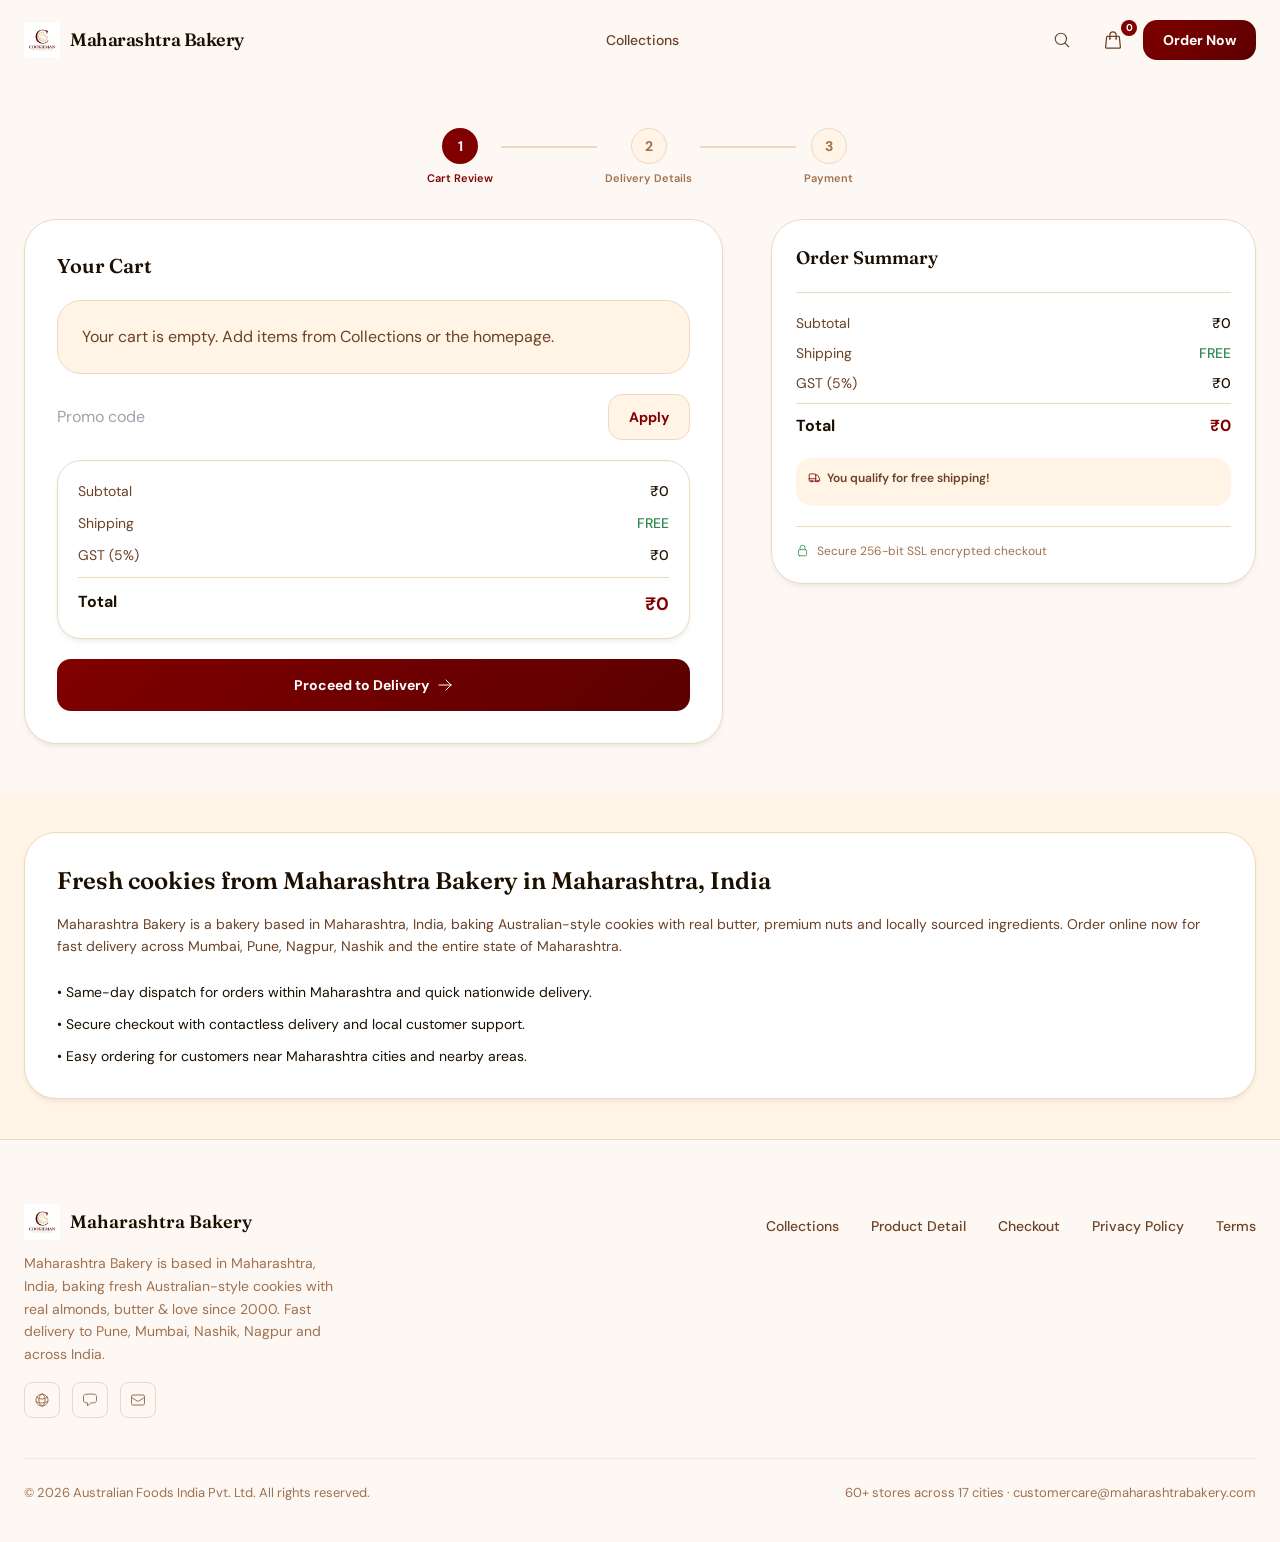
==== commit 963f73f9: "Add files via upload" ====
--- a/checkout.html
+++ b/checkout.html
@@ -4,10 +4,10 @@
     <meta charset="utf-8" />
     <meta name="viewport" content="width=device-width, initial-scale=1" />
 
-    <title>Checkout — Maharashtra Bakery</title>
+    <title>Checkout — Maharashtra Bakery | Maharashtra, India</title>
     <meta
       name="description"
-      content="Secure checkout for your Maharashtra Bakery order. Fast delivery across India."
+      content="Secure checkout for Maharashtra Bakery in Maharashtra, India. Fresh baked cookies delivered across Pune, Mumbai, Nashik and all of India."
     />
     <meta
       property="og:title"
@@ -174,10 +174,10 @@
         </div>
       </header>
       <div
-        class="backdrop fixed inset-0 z-40 bg-brand-dark/40 backdrop-blur-sm lg:hidden"
+        class="backdrop hidden fixed inset-0 z-40 bg-brand-dark/40 backdrop-blur-sm lg:hidden"
       ></div>
       <div
-        class="mobile-menu fixed top-0 right-0 bottom-0 w-72 z-50 bg-brand-bg shadow-float lg:hidden flex flex-col"
+        class="mobile-menu hidden fixed top-0 right-0 bottom-0 w-72 z-50 bg-brand-bg shadow-float lg:hidden flex flex-col"
       >
         <div
           class="flex items-center justify-between p-5 border-b border-brand-border"
@@ -539,7 +539,7 @@
             </div>
             <div class="lg:col-span-5">
               <div
-                class="bg-white rounded-4xl border border-brand-border shadow-card p-6 space-y-5 sticky top-24"
+                class="bg-white rounded-4xl border border-brand-border shadow-card p-6 space-y-5 lg:sticky lg:top-24"
               >
                 <h3
                   class="font-display text-lg font-semibold text-brand-foreground"
@@ -688,6 +688,23 @@
           </div>
         </div>
       </main>
+      <section class="bg-brand-surface py-10">
+        <div class="max-w-7xl mx-auto px-4 sm:px-6">
+          <div class="bg-white rounded-4xl border border-brand-border shadow-card p-6 sm:p-8">
+            <h2 class="font-display text-2xl font-semibold text-brand-foreground">
+              Fresh cookies from Maharashtra Bakery in Maharashtra, India
+            </h2>
+            <p class="mt-4 text-sm sm:text-base text-brand-muted leading-relaxed max-w-3xl">
+              Maharashtra Bakery is a bakery based in Maharashtra, India, baking Australian-style cookies with real butter, premium nuts and locally sourced ingredients. Order online now for fast delivery across Mumbai, Pune, Nagpur, Nashik and the entire state of Maharashtra.
+            </p>
+            <ul class="mt-6 space-y-3 text-sm text-brand-foreground">
+              <li>• Same-day dispatch for orders within Maharashtra and quick nationwide delivery.</li>
+              <li>• Secure checkout with contactless delivery and local customer support.</li>
+              <li>• Easy ordering for customers near Maharashtra cities and nearby areas.</li>
+            </ul>
+          </div>
+        </div>
+      </section>
       <section id="orderConfirmationScreen" class="hidden order-confirmation-screen" style="min-height:calc(100vh - 6rem); padding:2rem 1rem;">
         <div class="bg-white rounded-4xl border border-brand-border shadow-card p-8 text-center max-w-3xl w-full mx-auto" style="margin:0 auto;">
           <div class="mx-auto mb-6 w-16 h-16 rounded-full bg-success/10 text-success flex items-center justify-center text-3xl font-bold">
@@ -735,8 +752,10 @@
                 >
               </a>
               <p class="text-sm text-brand-subtle leading-relaxed">
-                India&#x27;s #1 fresh-baked Australian cookies. Made with real
-                almonds, butter &amp; love since 2000.
+                Maharashtra Bakery is based in Maharashtra, India, baking fresh
+                Australian-style cookies with real almonds, butter &amp; love
+                since 2000. Fast delivery to Pune, Mumbai, Nashik, Nagpur and
+                across India.
               </p>
               <div class="flex items-center gap-3 mt-1">
                 <a
